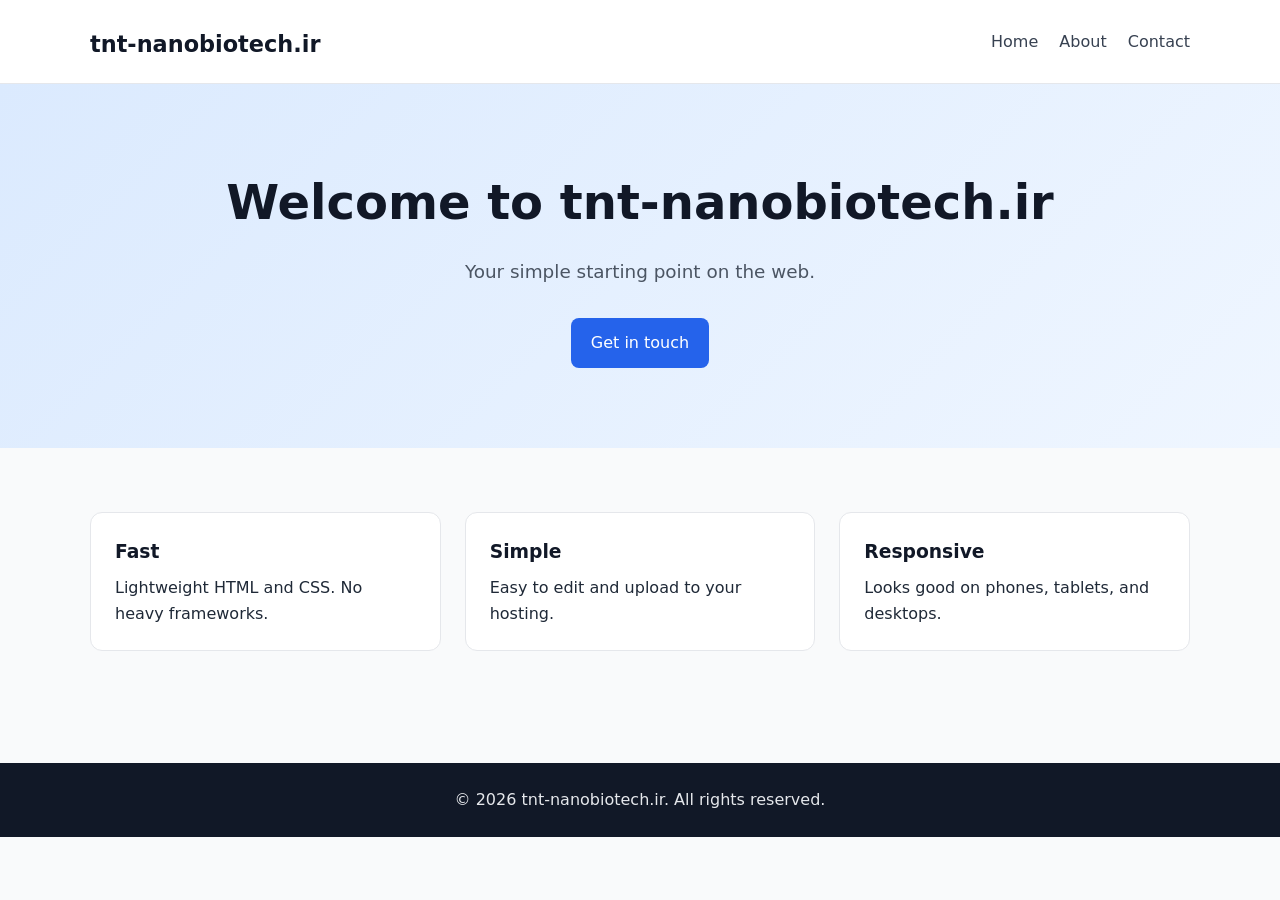
==== index.html @ 9079ccb0 "Update index.html" ====
<!DOCTYPE html>
<html lang="en">
<head>
  <meta charset="UTF-8">
  <meta name="viewport" content="width=device-width, initial-scale=1.0">
  <title>tnt-nanobiotech.ir — Home</title>
  <link rel="stylesheet" href="style.css">
</head>
<body>

  <header>
    <div class="container header-inner">
      <h1><a href="index.html">tnt-nanobiotech.ir</a></h1>
      <nav>
        <a href="index.html">Home</a>
        <a href="about.html">About</a>
        <a href="contact.html">Contact</a>
      </nav>
    </div>
  </header>

  <main>

    <section class="hero">
      <div class="container">
        <h2>Welcome to tnt-nanobiotech.ir</h2>
        <p>Your simple starting point on the web.</p>
        <a class="btn" href="contact.html">Get in touch</a>
      </div>
    </section>

    <section class="container features">
      <div class="card">
        <h3>Fast</h3>
        <p>Lightweight HTML and CSS. No heavy frameworks.</p>
      </div>
      <div class="card">
        <h3>Simple</h3>
        <p>Easy to edit and upload to your hosting.</p>
      </div>
      <div class="card">
        <h3>Responsive</h3>
        <p>Looks good on phones, tablets, and desktops.</p>
      </div>
    </section>

  </main>

  <footer>
    <div class="container">
      <p>&copy; 2026 tnt-nanobiotech.ir. All rights reserved.</p>
    </div>
  </footer>

</body>
</html>
---- style.css ----
* {
  margin: 0;
  padding: 0;
  box-sizing: border-box;
}

body {
  font-family: system-ui, -apple-system, "Segoe UI", Roboto, sans-serif;
  line-height: 1.6;
  color: #1f2937;
  background: #f9fafb;
}

a {
  color: #2563eb;
  text-decoration: none;
}

a:hover {
  text-decoration: underline;
}

.container {
  width: min(1100px, 92%);
  margin: 0 auto;
}

/* Header */
header {
  background: #ffffff;
  border-bottom: 1px solid #e5e7eb;
  padding: 1rem 0;
  position: sticky;
  top: 0;
  z-index: 10;
}

.header-inner {
  display: flex;
  align-items: center;
  justify-content: space-between;
  gap: 1rem;
}

header h1 a {
  color: #111827;
  font-size: 1.4rem;
}

nav a {
  margin-left: 1rem;
  color: #374151;
  font-weight: 500;
}

nav a:hover {
  color: #2563eb;
}

/* Hero */
.hero {
  padding: 5rem 0;
  text-align: center;
  background: linear-gradient(135deg, #dbeafe, #eff6ff);
}

.hero h2 {
  font-size: clamp(2rem, 5vw, 3rem);
  margin-bottom: 1rem;
  color: #111827;
}

.hero p {
  font-size: 1.15rem;
  margin-bottom: 2rem;
  color: #4b5563;
}

.btn {
  display: inline-block;
  background: #2563eb;
  color: #ffffff;
  padding: 0.75rem 1.25rem;
  border: none;
  border-radius: 0.5rem;
  font-size: 1rem;
  cursor: pointer;
}

.btn:hover {
  background: #1d4ed8;
  text-decoration: none;
}

/* Features */
.features {
  display: grid;
  grid-template-columns: repeat(auto-fit, minmax(220px, 1fr));
  gap: 1.5rem;
  padding: 4rem 0;
}

.card {
  background: #ffffff;
  border: 1px solid #e5e7eb;
  border-radius: 0.75rem;
  padding: 1.5rem;
}

.card h3 {
  margin-bottom: 0.5rem;
  color: #111827;
}

/* Pages */
.page {
  padding: 4rem 0;
}

.page h2 {
  font-size: 2rem;
  margin-bottom: 1rem;
  color: #111827;
}

.page p {
  margin-bottom: 1rem;
}

/* Contact form */
.contact-form {
  margin-top: 2rem;
  max-width: 600px;
}

.contact-form label {
  display: block;
  margin-bottom: 0.35rem;
  font-weight: 600;
}

.contact-form input,
.contact-form textarea {
  width: 100%;
  padding: 0.75rem;
  margin-bottom: 1rem;
  border: 1px solid #d1d5db;
  border-radius: 0.5rem;
  font: inherit;
}

.contact-form textarea {
  resize: vertical;
}

/* Footer */
footer {
  background: #111827;
  color: #e5e7eb;
  padding: 1.5rem 0;
  margin-top: 3rem;
  text-align: center;
}

@media (max-width: 600px) {
  .header-inner {
    flex-direction: column;
    align-items: flex-start;
  }

  nav a {
    margin-left: 0;
    margin-right: 1rem;
  }
}
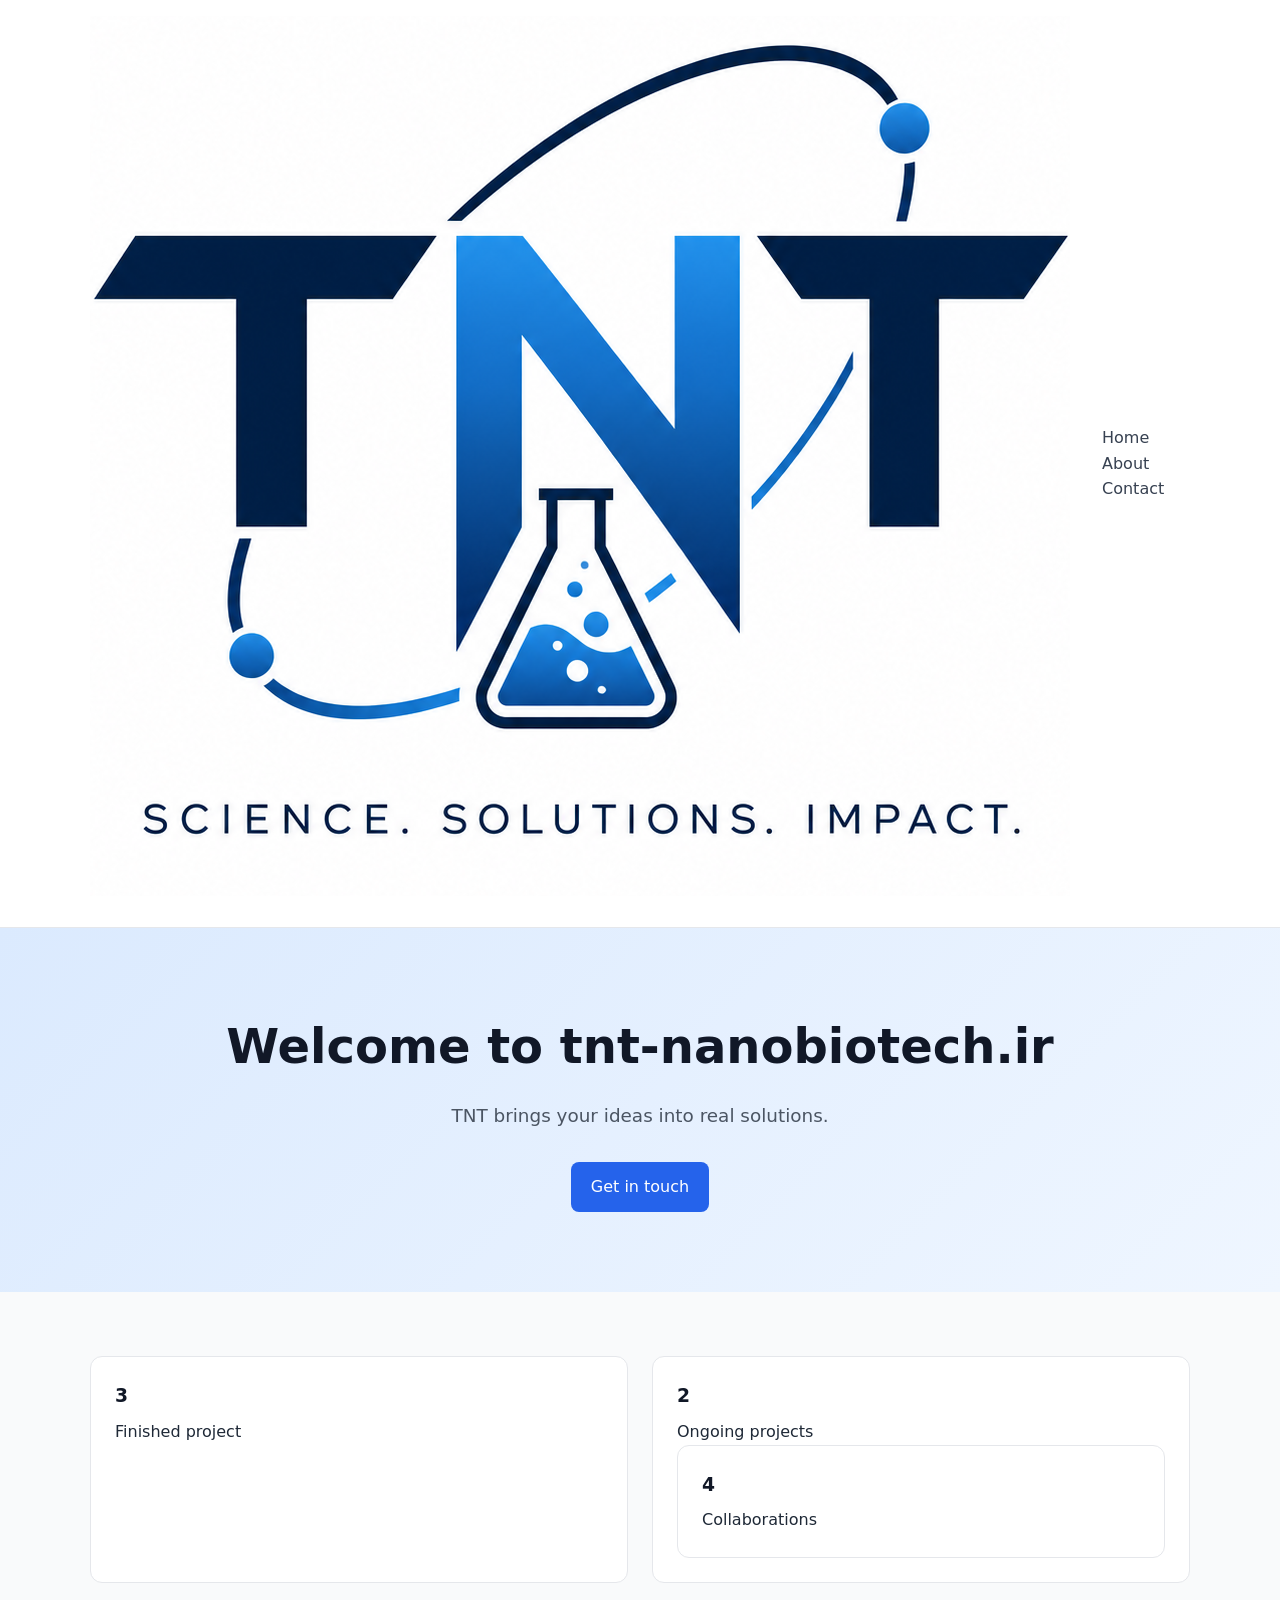
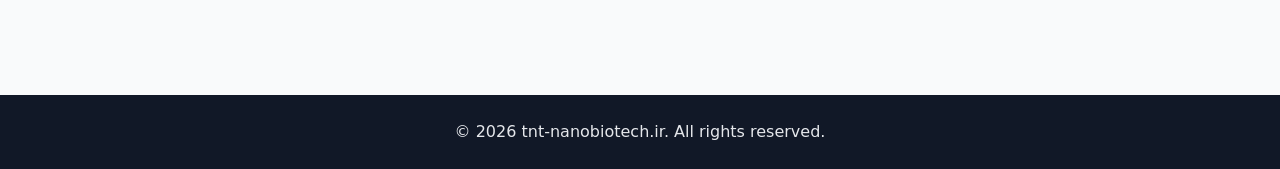
==== commit 47cc2690: "Update index.html" ====
--- a/index.html
+++ b/index.html
@@ -10,7 +10,7 @@
 
   <header>
     <div class="container header-inner">
-      <h1><a href="index.html">tnt-nanobiotech.ir</a></h1>
+      <h1><a href="index.html"><img src="logo.png" alt="TNT Nanobiotech Logo" class="logo"></a></h1>
       <nav>
         <a href="index.html">Home</a>
         <a href="about.html">About</a>
@@ -24,23 +24,22 @@
     <section class="hero">
       <div class="container">
         <h2>Welcome to tnt-nanobiotech.ir</h2>
-        <p>Your simple starting point on the web.</p>
+        <p>TNT brings your ideas into real solutions.</p>
         <a class="btn" href="contact.html">Get in touch</a>
       </div>
     </section>
 
     <section class="container features">
       <div class="card">
-        <h3>Fast</h3>
-        <p>Lightweight HTML and CSS. No heavy frameworks.</p>
+        <h3>3</h3>
+        <p>Finished project</p>
       </div>
       <div class="card">
-        <h3>Simple</h3>
-        <p>Easy to edit and upload to your hosting.</p>
-      </div>
+        <h3>2</h3>
+        <p>Ongoing projects
       <div class="card">
-        <h3>Responsive</h3>
-        <p>Looks good on phones, tablets, and desktops.</p>
+        <h3>4</h3>
+        <p>Collaborations</p>
       </div>
     </section>
 
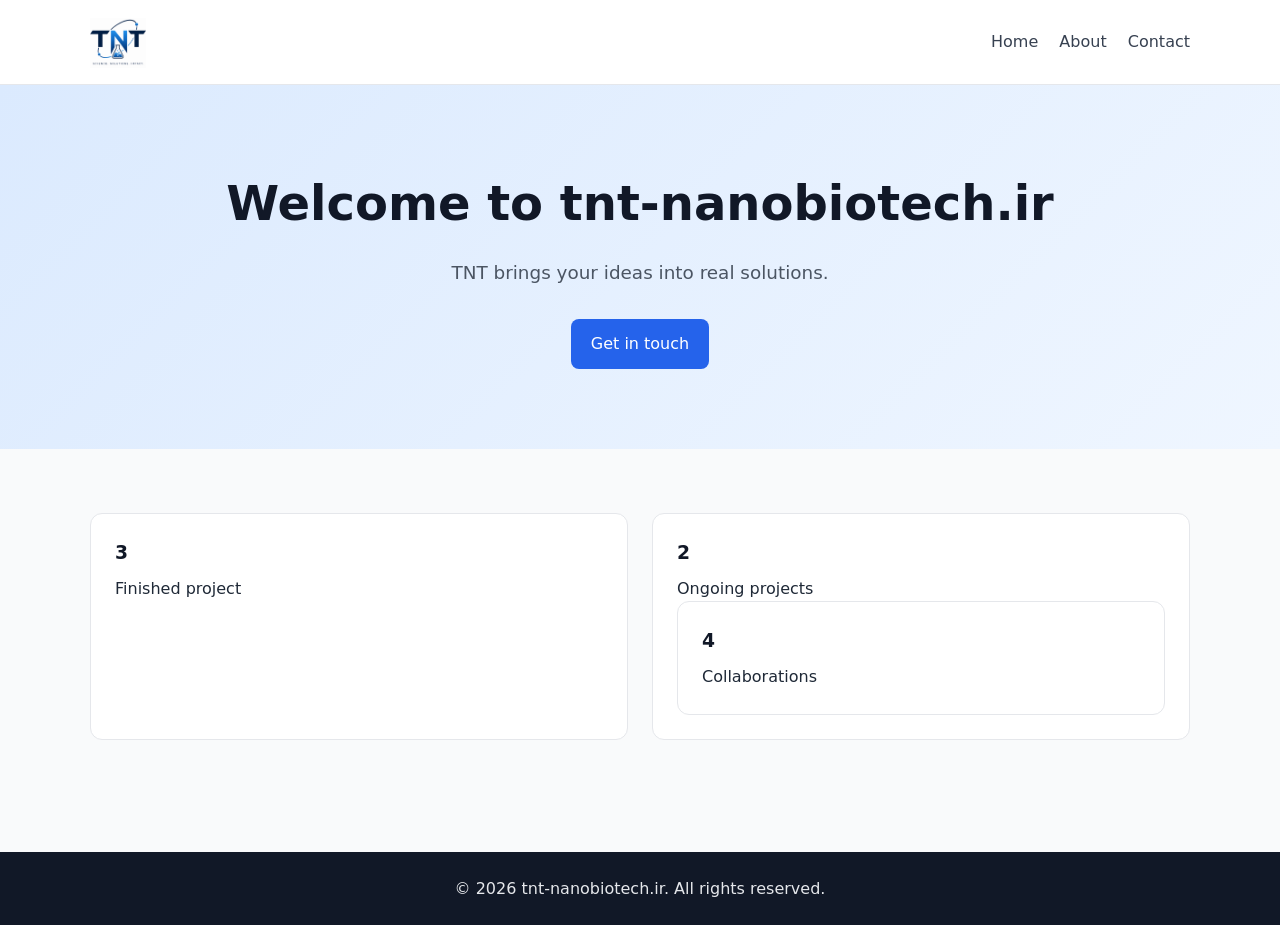
==== commit 66f10ad5: "Update index.html" ====
--- a/index.html
+++ b/index.html
@@ -4,6 +4,7 @@
   <meta charset="UTF-8">
   <meta name="viewport" content="width=device-width, initial-scale=1.0">
   <title>tnt-nanobiotech.ir — Home</title>
+  <link rel="icon" type="image/png" href="logo.png">
   <link rel="stylesheet" href="style.css">
 </head>
 <body>
--- a/style.css
+++ b/style.css
@@ -42,7 +42,11 @@
   gap: 1rem;
 }
 
-header h1 a {
+header h1 a .logo {
+  height: 50px; /* Change this number to make it bigger or smaller */
+  width: auto;  /* This keeps the logo from stretching weirdly */
+  vertical-align: middle;
+
   color: #111827;
   font-size: 1.4rem;
 }
@@ -88,7 +92,7 @@
 }
 
 .btn:hover {
-  background: #1d4ed8;
+  background: #00ff00;
   text-decoration: none;
 }
 
@@ -172,4 +176,4 @@
     margin-left: 0;
     margin-right: 1rem;
   }
-}+}
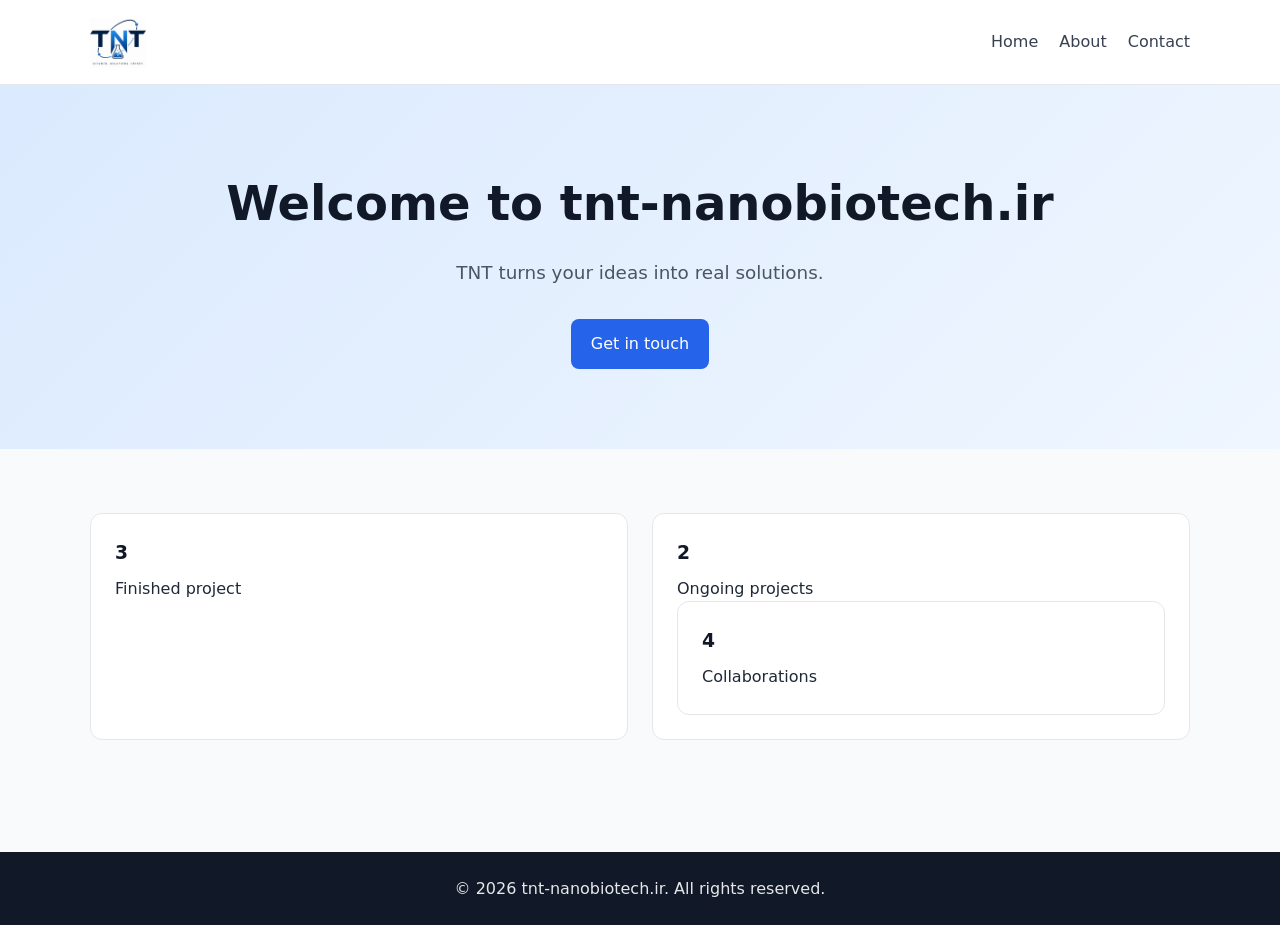
==== commit 3c738769: "Update index.html" ====
--- a/index.html
+++ b/index.html
@@ -25,7 +25,7 @@
     <section class="hero">
       <div class="container">
         <h2>Welcome to tnt-nanobiotech.ir</h2>
-        <p>TNT brings your ideas into real solutions.</p>
+        <p>TNT turns your ideas into real solutions.</p>
         <a class="btn" href="contact.html">Get in touch</a>
       </div>
     </section>
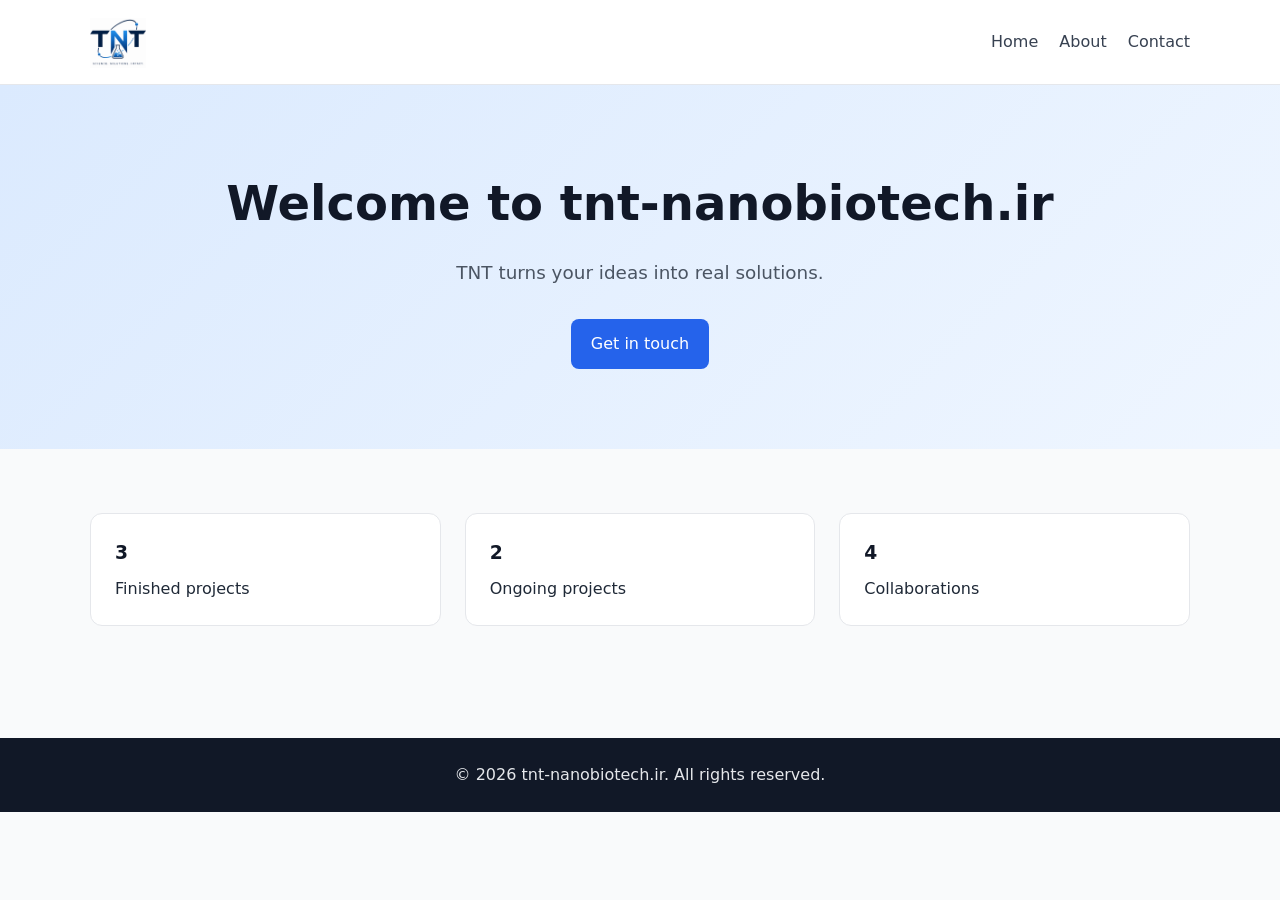
==== commit 1bf577b7: "Update index.html" ====
--- a/index.html
+++ b/index.html
@@ -31,14 +31,16 @@
     </section>
 
     <section class="container features">
-      <div class="card">
+      <!-- Added specific color classes here -->
+      <div class="card card-green">
         <h3>3</h3>
-        <p>Finished project</p>
+        <p>Finished projects</p>
       </div>
-      <div class="card">
+      <div class="card card-white">
         <h3>2</h3>
-        <p>Ongoing projects
-      <div class="card">
+        <p>Ongoing projects</p>
+      </div>
+      <div class="card card-red">
         <h3>4</h3>
         <p>Collaborations</p>
       </div>
--- a/style.css
+++ b/style.css
@@ -92,7 +92,7 @@
 }
 
 .btn:hover {
-  background: #00ff00;
+  background: #064E3B;
   text-decoration: none;
 }
 
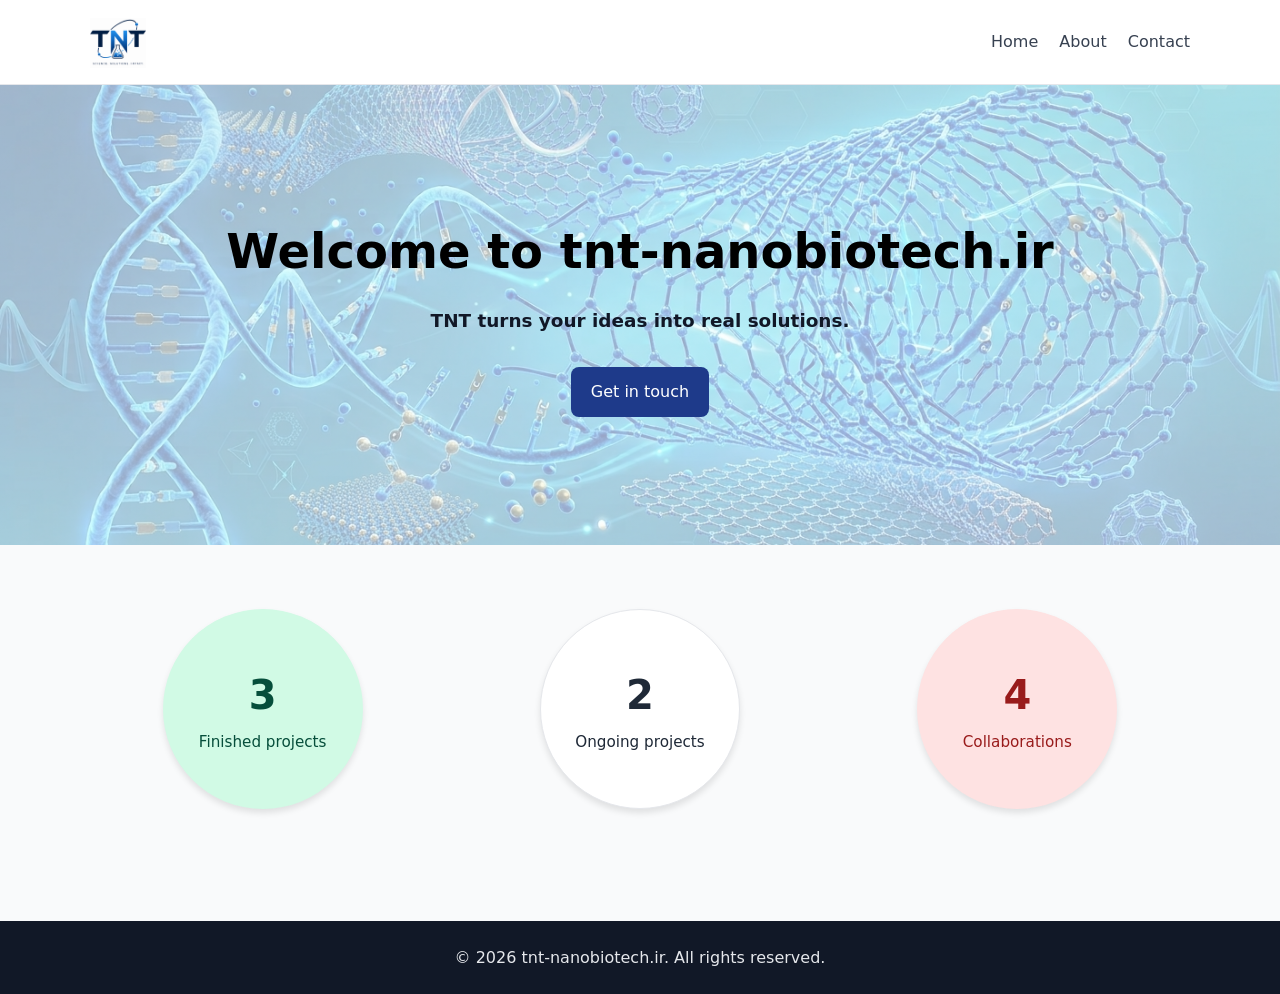
==== commit 188a430f: "Update index.html" ====
--- a/index.html
+++ b/index.html
@@ -25,7 +25,7 @@
     <section class="hero">
       <div class="container">
         <h2>Welcome to tnt-nanobiotech.ir</h2>
-        <p>TNT turns your ideas into real solutions.</p>
+        <p><strong>TNT turns your ideas into real solutions.</strong></p>
         <a class="btn" href="contact.html">Get in touch</a>
       </div>
     </section>
--- a/style.css
+++ b/style.css
@@ -43,12 +43,9 @@
 }
 
 header h1 a .logo {
-  height: 50px; /* Change this number to make it bigger or smaller */
-  width: auto;  /* This keeps the logo from stretching weirdly */
+  height: 50px;
+  width: auto;
   vertical-align: middle;
-
-  color: #111827;
-  font-size: 1.4rem;
 }
 
 nav a {
@@ -61,62 +58,120 @@
   color: #2563eb;
 }
 
-/* Hero */
+/* =========================================
+   HERO (Home Page Background Image)
+   ========================================= */
 .hero {
-  padding: 5rem 0;
+  padding: 8rem 0;
   text-align: center;
-  background: linear-gradient(135deg, #dbeafe, #eff6ff);
+  /* Adds a 70% white overlay on top of the image to lighten it */
+  background: linear-gradient(rgba(255, 255, 255, 0.6), rgba(255, 255, 255, 0.6)), 
+              url('hero-bg.jpg') no-repeat center center;
+  background-size: cover;
+  position: relative;
 }
 
 .hero h2 {
   font-size: clamp(2rem, 5vw, 3rem);
   margin-bottom: 1rem;
-  color: #111827;
+  color: #000000; /* Black text */
 }
 
 .hero p {
   font-size: 1.15rem;
   margin-bottom: 2rem;
-  color: #4b5563;
-}
-
+  color: #111827; /* Very dark gray for the paragraph */
+}
+
+/* =========================================
+   BUTTONS: Blue default, Green on hover
+   ========================================= */
 .btn {
   display: inline-block;
-  background: #2563eb;
+  background: #1e3a8a; /* Dark Blue (Default) */
   color: #ffffff;
   padding: 0.75rem 1.25rem;
   border: none;
   border-radius: 0.5rem;
   font-size: 1rem;
   cursor: pointer;
+  transition: background 0.3s ease;
 }
 
 .btn:hover {
-  background: #064E3B;
+  background: #064E3B; /* Dark Emerald Green (On Hover) */
   text-decoration: none;
 }
 
-/* Features */
+/* Features (Circles) */
 .features {
   display: grid;
   grid-template-columns: repeat(auto-fit, minmax(220px, 1fr));
-  gap: 1.5rem;
+  gap: 2rem;
   padding: 4rem 0;
+  justify-items: center;
 }
 
 .card {
-  background: #ffffff;
-  border: 1px solid #e5e7eb;
-  border-radius: 0.75rem;
-  padding: 1.5rem;
+  width: 200px;
+  height: 200px;
+  border-radius: 50%;
+  display: flex;
+  flex-direction: column;
+  justify-content: center;
+  align-items: center;
+  text-align: center;
+  padding: 1rem;
+  box-shadow: 0 4px 6px rgba(0, 0, 0, 0.1);
+  border: none;
+  transition: transform 0.2s;
+}
+
+.card:hover {
+  transform: scale(1.05);
 }
 
 .card h3 {
-  margin-bottom: 0.5rem;
-  color: #111827;
-}
-
-/* Pages */
+  font-size: 2.5rem;
+  margin-bottom: 0.2rem;
+}
+
+.card p {
+  font-size: 0.95rem;
+  margin: 0;
+  font-weight: 500;
+}
+
+.card-green { background-color: #d1fae5; color: #064e3b; }
+.card-white { background-color: #ffffff; color: #1f2937; border: 1px solid #e5e7eb; }
+.card-red { background-color: #fee2e2; color: #991b1b; }
+
+/* =========================================
+   ABOUT PAGE LAYOUT (Text left, Image right)
+   ========================================= */
+.about-layout {
+  display: flex;
+  gap: 3rem;
+  align-items: flex-start;
+  margin-top: 2rem;
+}
+
+.about-text {
+  flex: 1.5;
+}
+
+.about-image {
+  flex: 1;
+}
+
+.about-img {
+  width: 100%;
+  height: auto;
+  border-radius: 10px;
+  box-shadow: 0 4px 6px rgba(0, 0, 0, 0.1);
+}
+
+/* General Page Styles */
 .page {
   padding: 4rem 0;
 }
@@ -166,6 +221,13 @@
   text-align: center;
 }
 
+/* Mobile Adjustments */
+@media (max-width: 768px) {
+  .about-layout {
+    flex-direction: column; /* Stacks on mobile */
+  }
+}
+
 @media (max-width: 600px) {
   .header-inner {
     flex-direction: column;
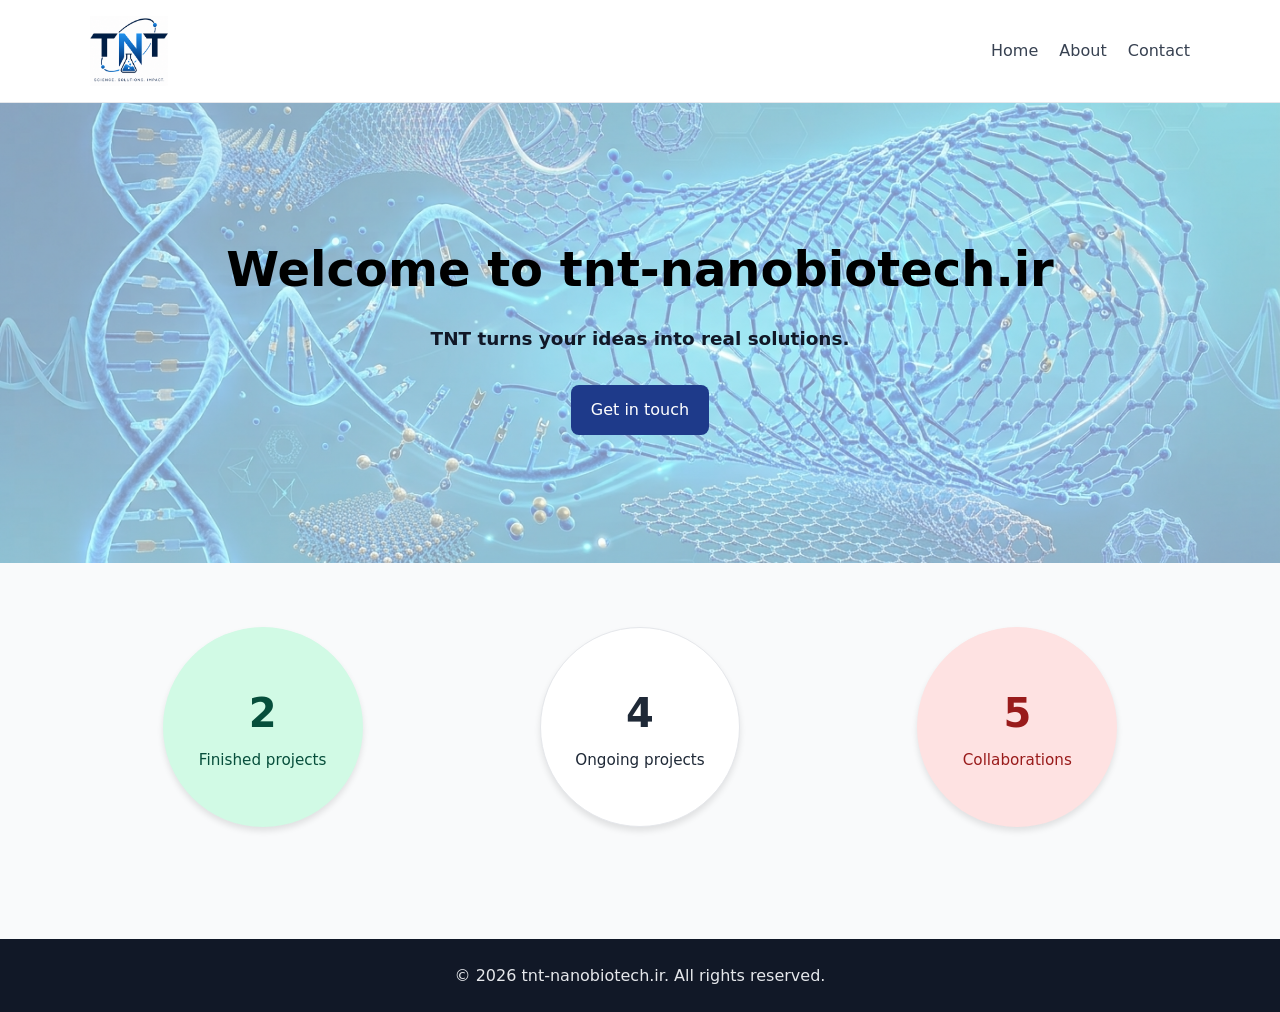
==== commit 2b2a5ab5: "Update index.html" ====
--- a/index.html
+++ b/index.html
@@ -33,15 +33,15 @@
     <section class="container features">
       <!-- Added specific color classes here -->
       <div class="card card-green">
-        <h3>3</h3>
+        <h3>2</h3>
         <p>Finished projects</p>
       </div>
       <div class="card card-white">
-        <h3>2</h3>
+        <h3>4</h3>
         <p>Ongoing projects</p>
       </div>
       <div class="card card-red">
-        <h3>4</h3>
+        <h3>5</h3>
         <p>Collaborations</p>
       </div>
     </section>
--- a/style.css
+++ b/style.css
@@ -43,7 +43,7 @@
 }
 
 header h1 a .logo {
-  height: 50px;
+  height: 70px;
   width: auto;
   vertical-align: middle;
 }
@@ -58,14 +58,11 @@
   color: #2563eb;
 }
 
-/* =========================================
-   HERO (Home Page Background Image)
-   ========================================= */
+/* HERO (Home Page Background Image) */
 .hero {
   padding: 8rem 0;
   text-align: center;
-  /* Adds a 70% white overlay on top of the image to lighten it */
-  background: linear-gradient(rgba(255, 255, 255, 0.6), rgba(255, 255, 255, 0.6)), 
+  background: linear-gradient(rgba(255, 255, 255, 0.5), rgba(255, 255, 255, 0.5)), 
               url('hero-bg.jpg') no-repeat center center;
   background-size: cover;
   position: relative;
@@ -74,21 +71,19 @@
 .hero h2 {
   font-size: clamp(2rem, 5vw, 3rem);
   margin-bottom: 1rem;
-  color: #000000; /* Black text */
+  color: #000000;
 }
 
 .hero p {
   font-size: 1.15rem;
   margin-bottom: 2rem;
-  color: #111827; /* Very dark gray for the paragraph */
-}
-
-/* =========================================
-   BUTTONS: Blue default, Green on hover
-   ========================================= */
+  color: #111827;
+}
+
+/* BUTTONS: Blue default, Green on hover */
 .btn {
   display: inline-block;
-  background: #1e3a8a; /* Dark Blue (Default) */
+  background: #1e3a8a;
   color: #ffffff;
   padding: 0.75rem 1.25rem;
   border: none;
@@ -99,7 +94,7 @@
 }
 
 .btn:hover {
-  background: #064E3B; /* Dark Emerald Green (On Hover) */
+  background: #064E3B;
   text-decoration: none;
 }
 
@@ -146,9 +141,7 @@
 .card-white { background-color: #ffffff; color: #1f2937; border: 1px solid #e5e7eb; }
 .card-red { background-color: #fee2e2; color: #991b1b; }
 
-/* =========================================
-   ABOUT PAGE LAYOUT (Text left, Image right)
-   ========================================= */
+/* ABOUT PAGE LAYOUT (Text left, Image right) */
 .about-layout {
   display: flex;
   gap: 3rem;
@@ -169,6 +162,42 @@
   height: auto;
   border-radius: 10px;
   box-shadow: 0 4px 6px rgba(0, 0, 0, 0.1);
+}
+
+/* =========================================
+   CONTACT PAGE: Image attached to right wall
+   ========================================= */
+.contact-side-img {
+  position: fixed;
+  bottom: -60px;         /* Bleeds slightly off the bottom */
+  right: 0;              /* Attached to the right wall */
+  width: 700px;          /* Bigger size */
+  height: auto;
+  z-index: 0;            /* Behind text */
+  pointer-events: none;  /* Doesn't block clicks */
+}
+
+/* =========================================
+   FLOATING CORNER IMAGE (About Page)
+   Quarter-circle anchored to BOTTOM-RIGHT
+   ========================================= */
+.corner-img {
+  position: fixed;
+  bottom: 0;                 /* Anchored to the bottom edge */
+  right: 0;                  /* Anchored to the right edge */
+  width: 90vh;               /* Bigger size */
+  height: 90vh;              /* Equal to width for a perfect circle base */
+  border-radius: 100% 0 0 0; /* Curve on top-left = Quarter-circle facing up-left */
+  object-fit: cover;
+  opacity: 0.3;
+  z-index: 0;
+  pointer-events: none;
+}
+
+/* Keeps your text on top of the floating images */
+header, main, footer {
+  position: relative;
+  z-index: 1;
 }
 
 /* General Page Styles */
@@ -224,7 +253,24 @@
 /* Mobile Adjustments */
 @media (max-width: 768px) {
   .about-layout {
-    flex-direction: column; /* Stacks on mobile */
+    flex-direction: column;
+  }
+
+  /* Smaller contact image for mobile, still on the right wall */
+  .contact-side-img {
+    width: 350px;
+    bottom: -40px;
+    right: 0;
+    opacity: 0.3;
+  }
+
+  /* Smaller quarter-circle for mobile */
+  .corner-img {
+    bottom: 0;
+    right: 0;
+    width: 60vh;
+    height: 60vh;
+    opacity: 0.2;
   }
 }
 
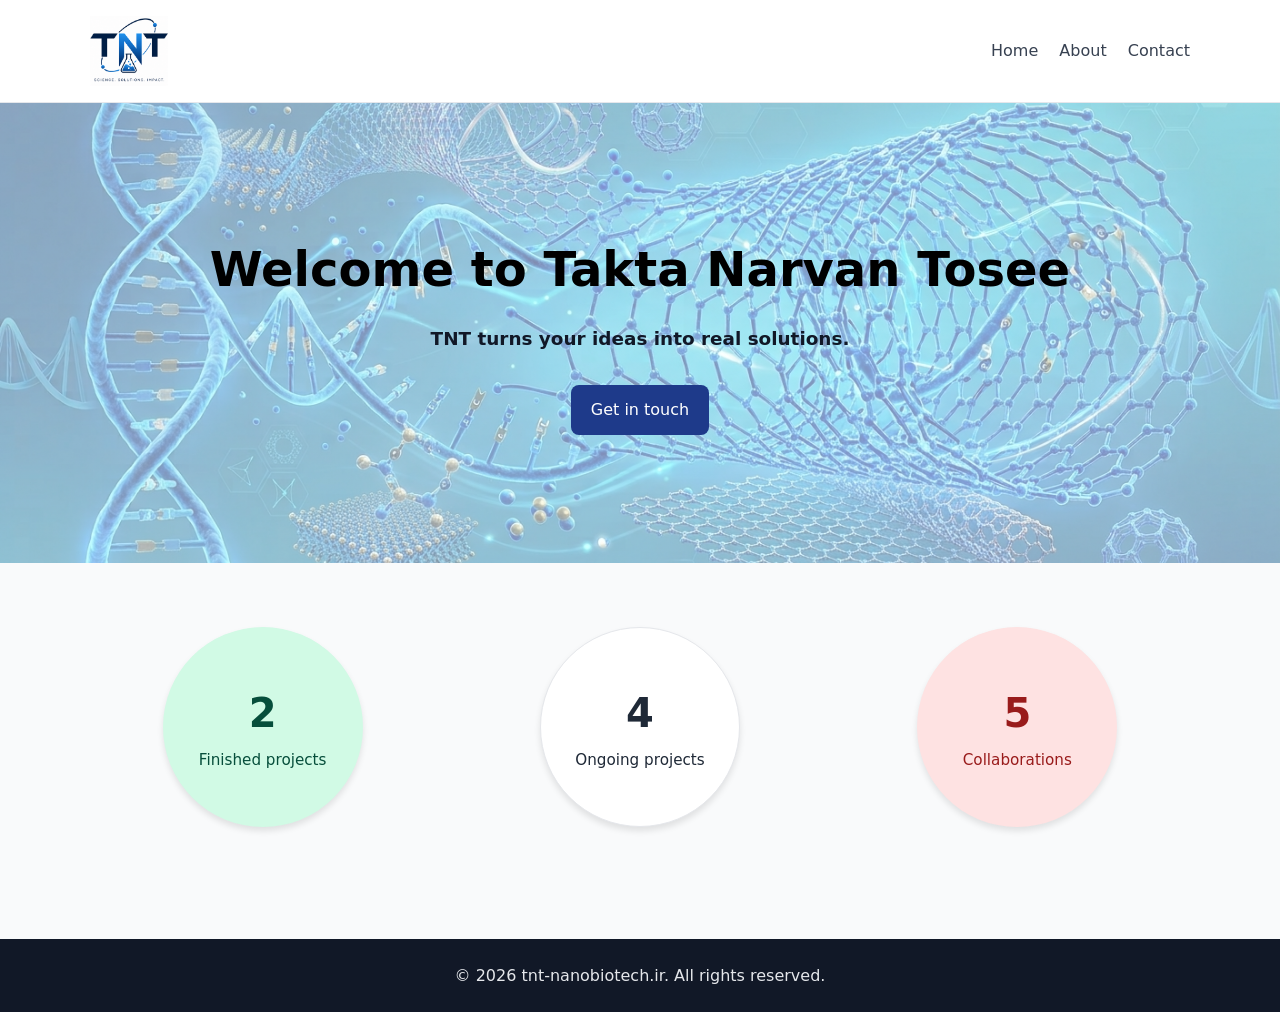
==== commit d0574624: "Update index.html" ====
--- a/index.html
+++ b/index.html
@@ -24,7 +24,7 @@
 
     <section class="hero">
       <div class="container">
-        <h2>Welcome to tnt-nanobiotech.ir</h2>
+        <h2>Welcome to Takta Narvan Tosee</h2>
         <p><strong>TNT turns your ideas into real solutions.</strong></p>
         <a class="btn" href="contact.html">Get in touch</a>
       </div>
